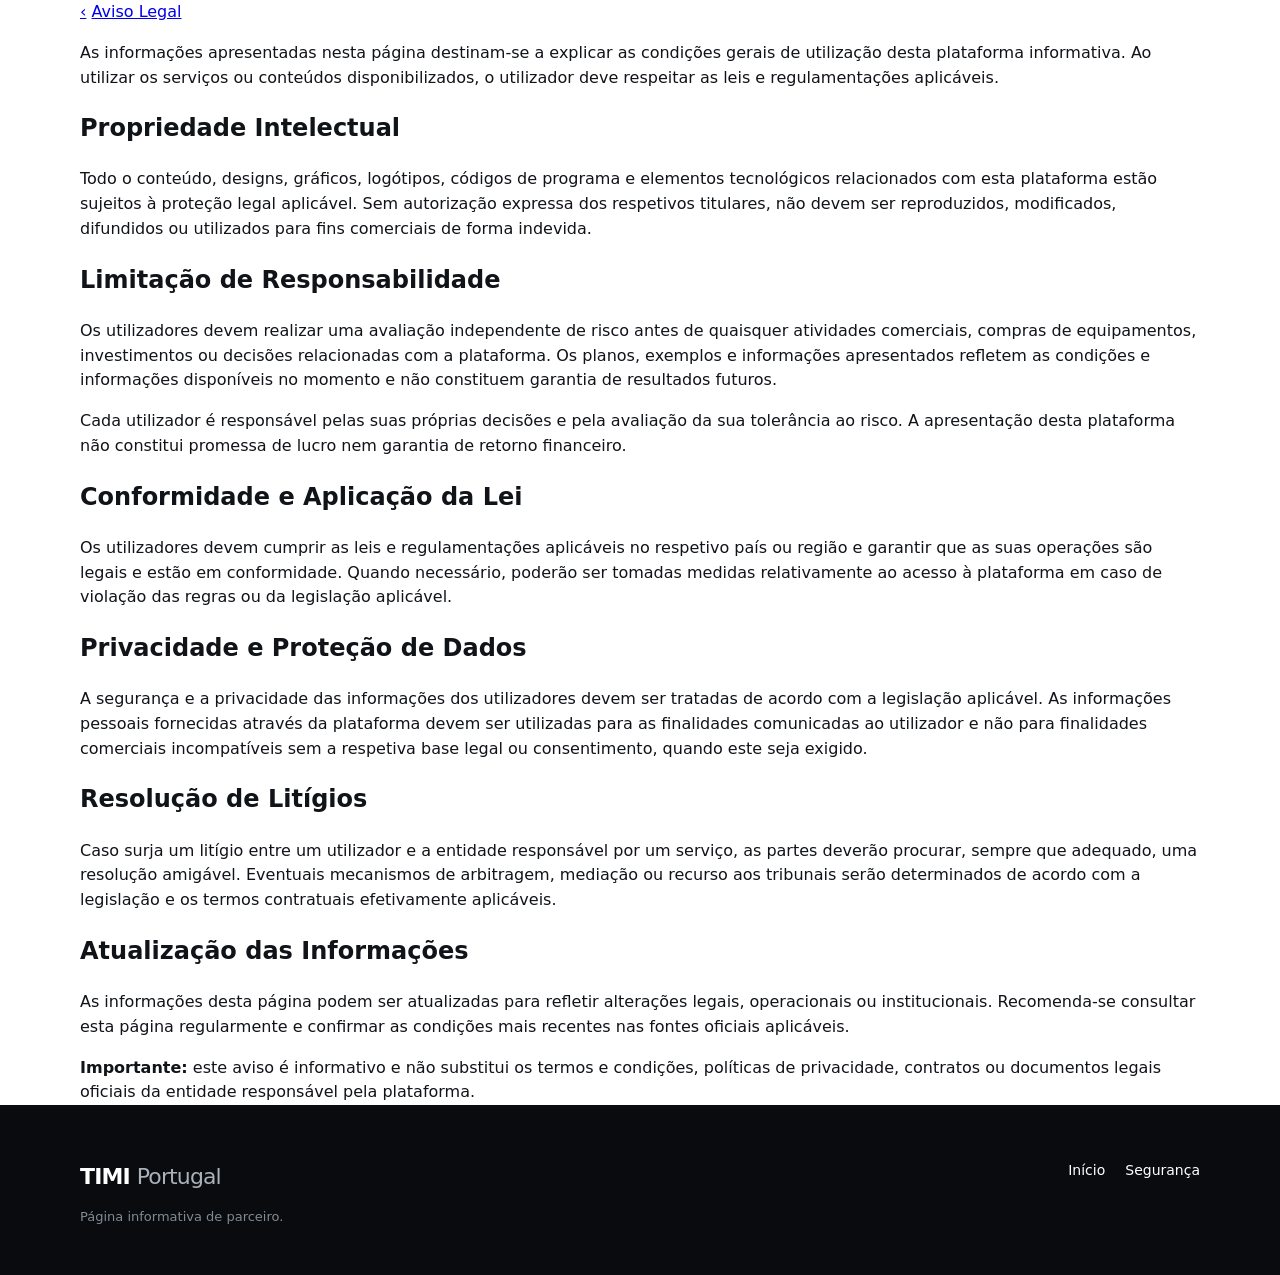
==== aviso-legal.html @ f994a72c "Cria página dedicada de Aviso Legal" ====
<!doctype html>
<html lang="pt-PT">
<head>
  <meta charset="utf-8">
  <meta name="viewport" content="width=device-width, initial-scale=1">
  <meta name="description" content="Aviso Legal — TIMI Portugal.">
  <meta name="theme-color" content="#0b0d10">
  <title>Aviso Legal | TIMI Portugal</title>
  <link rel="stylesheet" href="styles.css">
</head>
<body class="legal-page">
  <header class="legal-header">
    <div class="container legal-nav">
      <a class="back-link" href="index.html" aria-label="Voltar">‹</a>
      <a class="legal-title" href="index.html">Aviso Legal</a>
      <span class="legal-spacer" aria-hidden="true"></span>
    </div>
  </header>

  <main class="legal-main">
    <div class="container legal-container">
      <div class="legal-card">
        <p>As informações apresentadas nesta página destinam-se a explicar as condições gerais de utilização desta plataforma informativa. Ao utilizar os serviços ou conteúdos disponibilizados, o utilizador deve respeitar as leis e regulamentações aplicáveis.</p>

        <h2>Propriedade Intelectual</h2>
        <p>Todo o conteúdo, designs, gráficos, logótipos, códigos de programa e elementos tecnológicos relacionados com esta plataforma estão sujeitos à proteção legal aplicável. Sem autorização expressa dos respetivos titulares, não devem ser reproduzidos, modificados, difundidos ou utilizados para fins comerciais de forma indevida.</p>

        <h2>Limitação de Responsabilidade</h2>
        <p>Os utilizadores devem realizar uma avaliação independente de risco antes de quaisquer atividades comerciais, compras de equipamentos, investimentos ou decisões relacionadas com a plataforma. Os planos, exemplos e informações apresentados refletem as condições e informações disponíveis no momento e não constituem garantia de resultados futuros.</p>
        <p>Cada utilizador é responsável pelas suas próprias decisões e pela avaliação da sua tolerância ao risco. A apresentação desta plataforma não constitui promessa de lucro nem garantia de retorno financeiro.</p>

        <h2>Conformidade e Aplicação da Lei</h2>
        <p>Os utilizadores devem cumprir as leis e regulamentações aplicáveis no respetivo país ou região e garantir que as suas operações são legais e estão em conformidade. Quando necessário, poderão ser tomadas medidas relativamente ao acesso à plataforma em caso de violação das regras ou da legislação aplicável.</p>

        <h2>Privacidade e Proteção de Dados</h2>
        <p>A segurança e a privacidade das informações dos utilizadores devem ser tratadas de acordo com a legislação aplicável. As informações pessoais fornecidas através da plataforma devem ser utilizadas para as finalidades comunicadas ao utilizador e não para finalidades comerciais incompatíveis sem a respetiva base legal ou consentimento, quando este seja exigido.</p>

        <h2>Resolução de Litígios</h2>
        <p>Caso surja um litígio entre um utilizador e a entidade responsável por um serviço, as partes deverão procurar, sempre que adequado, uma resolução amigável. Eventuais mecanismos de arbitragem, mediação ou recurso aos tribunais serão determinados de acordo com a legislação e os termos contratuais efetivamente aplicáveis.</p>

        <h2>Atualização das Informações</h2>
        <p>As informações desta página podem ser atualizadas para refletir alterações legais, operacionais ou institucionais. Recomenda-se consultar esta página regularmente e confirmar as condições mais recentes nas fontes oficiais aplicáveis.</p>

        <div class="legal-note"><strong>Importante:</strong> este aviso é informativo e não substitui os termos e condições, políticas de privacidade, contratos ou documentos legais oficiais da entidade responsável pela plataforma.</div>
      </div>
    </div>
  </main>

  <footer class="footer legal-footer">
    <div class="container footer-inner">
      <div><div class="brand">TIMI<span>Portugal</span></div><p>Página informativa de parceiro.</p></div>
      <div class="footer-actions"><a href="index.html">Início</a><a href="guia-seguranca.html">Segurança</a></div>
    </div>
  </footer>
</body>
</html>
---- styles.css ----
:root{--bg:#0b0d10;--surface:#12161b;--surface2:#171c22;--text:#f5f7fa;--muted:#a9b1bb;--accent:#c7ff3d;--line:rgba(255,255,255,.1);--max:1120px}*{box-sizing:border-box}html{scroll-behavior:smooth}body{margin:0;background:#fff;color:#101318;font-family:Inter,ui-sans-serif,system-ui,-apple-system,BlinkMacSystemFont,"Segoe UI",sans-serif;line-height:1.55}.container{width:min(calc(100% - 40px),var(--max));margin:auto}.site-header{position:absolute;z-index:5;top:0;left:0;right:0;color:#fff}.nav{height:78px;display:flex;align-items:center;justify-content:space-between}.brand{font-weight:900;letter-spacing:-.04em;font-size:22px;color:inherit;text-decoration:none}.brand span{font-weight:500;color:var(--muted);margin-left:7px}.nav-link{color:#dce2e8;text-decoration:none;font-size:14px}.hero{background:var(--bg);color:#fff;min-height:720px;display:flex;align-items:center;padding:120px 0 80px;overflow:hidden}.hero-grid{display:grid;grid-template-columns:1.05fr .95fr;gap:70px;align-items:center}.eyebrow{color:var(--accent);font-size:12px;font-weight:800;letter-spacing:.16em;margin-bottom:20px}.hero h1{font-size:clamp(48px,6vw,78px);line-height:.98;letter-spacing:-.06em;margin:0 0 25px;max-width:700px}.hero h1 span{color:var(--accent)}.hero-text{font-size:19px;color:#b9c1ca;max-width:620px}.cta-row{display:flex;gap:12px;flex-wrap:wrap;margin:30px 0 15px}.btn{display:inline-flex;align-items:center;justify-content:center;min-height:52px;padding:0 22px;border-radius:999px;text-decoration:none;font-weight:800;font-size:15px;transition:.2s transform,.2s opacity}.btn:hover{transform:translateY(-2px)}.btn-primary{background:var(--accent);color:#10130a}.btn-secondary{border:1px solid rgba(255,255,255,.2);color:#fff;background:rgba(255,255,255,.04)}.microcopy{font-size:12px;color:#7f8994;max-width:620px}.hero-card{min-height:450px;border:1px solid var(--line);border-radius:34px;background:radial-gradient(circle at 50% 40%,#26302b 0,#151a1e 42%,#0e1115 72%);position:relative;overflow:hidden;display:flex;align-items:flex-end;padding:28px}.glow{position:absolute;width:260px;height:260px;border-radius:50%;background:var(--accent);opacity:.12;filter:blur(70px);top:60px;left:50%;transform:translateX(-50%)}.bike-art{position:absolute;inset:50px 35px 100px}.wheel{position:absolute;width:145px;height:145px;border:5px solid #cbd1d5;border-radius:50%;bottom:20px}.wheel-a{left:4%}.wheel-b{right:4%}.frame{position:absolute;width:220px;height:120px;left:25%;bottom:70px;border-left:5px solid var(--accent);border-bottom:5px solid var(--accent);transform:skewX(-18deg) rotate(-9deg);border-radius:8px}.seat{position:absolute;left:43%;bottom:205px;width:55px;height:8px;background:#e8ebed;border-radius:8px}.handle{position:absolute;right:20%;bottom:220px;width:55px;height:60px;border-top:5px solid #e8ebed;border-right:5px solid #e8ebed;border-radius:0 15px 0 0}.card-label{position:relative;z-index:2;display:flex;flex-direction:column}.card-label strong{font-size:18px}.card-label span{font-size:13px;color:#9da6b0}.section{padding:100px 0}.section-heading{display:flex;align-items:center;gap:14px;margin-bottom:35px}.section-heading span{font-size:12px;font-weight:900;color:#84909c;letter-spacing:.1em}.section-heading h2{margin:0;font-size:clamp(34px,4vw,52px);line-height:1;letter-spacing:-.05em}.steps{display:grid;grid-template-columns:repeat(3,1fr);gap:18px}.steps article{padding:30px;border:1px solid #e4e7ea;border-radius:22px}.steps b{font-size:12px;color:#707984}.steps h3{font-size:25px;margin:25px 0 8px}.steps p,.lead{color:#606a75;margin:0}.dark-section{background:var(--bg);color:#fff}.dark-section .lead{color:#aeb6bf;max-width:570px;font-size:18px}.split{display:grid;grid-template-columns:1fr 1fr;gap:70px}.feature-list{display:flex;flex-direction:column;gap:0}.feature-list div{padding:22px 0;border-bottom:1px solid var(--line);display:flex;flex-direction:column;gap:5px}.feature-list strong{font-size:18px}.feature-list span{color:#8f99a4;font-size:14px}.participation{display:grid;grid-template-columns:1fr 420px;gap:70px;align-items:center}.action-card{padding:28px;border-radius:24px;background:#f4f6f7;border:1px solid #e1e5e8;display:grid;gap:12px}.action-card .btn-secondary{border-color:#ccd2d8;color:#14181d;background:#fff}.full{width:100%}.faq-section{background:#f5f6f7}.narrow{max-width:850px}details{border-top:1px solid #d6dbe0;padding:20px 0}details:last-child{border-bottom:1px solid #d6dbe0}summary{cursor:pointer;font-weight:800;font-size:17px}details p{color:#606a75;margin:14px 0 0}.footer{background:#090b0e;color:#fff;padding:55px 0 35px}.footer-inner{display:flex;justify-content:space-between;gap:30px}.footer p{color:#818b96;font-size:13px}.footer-actions{display:flex;gap:20px}.footer-actions a{color:#fff;text-decoration:none;font-size:14px}.disclaimer{border-top:1px solid var(--line);margin-top:35px;padding-top:20px;color:#69737e;font-size:11px}@media(max-width:800px){.container{width:min(calc(100% - 28px),var(--max))}.nav-link{display:none}.hero{min-height:auto;padding:120px 0 60px}.hero-grid,.split,.participation{grid-template-columns:1fr;gap:40px}.hero-card{min-height:340px}.steps{grid-template-columns:1fr}.section{padding:70px 0}.hero h1{font-size:52px}.footer-inner{flex-direction:column}.bike-art{inset:35px 15px 80px}.wheel{width:110px;height:110px}.frame{width:165px;left:23%}.seat{left:42%;bottom:160px}.handle{bottom:175px}}
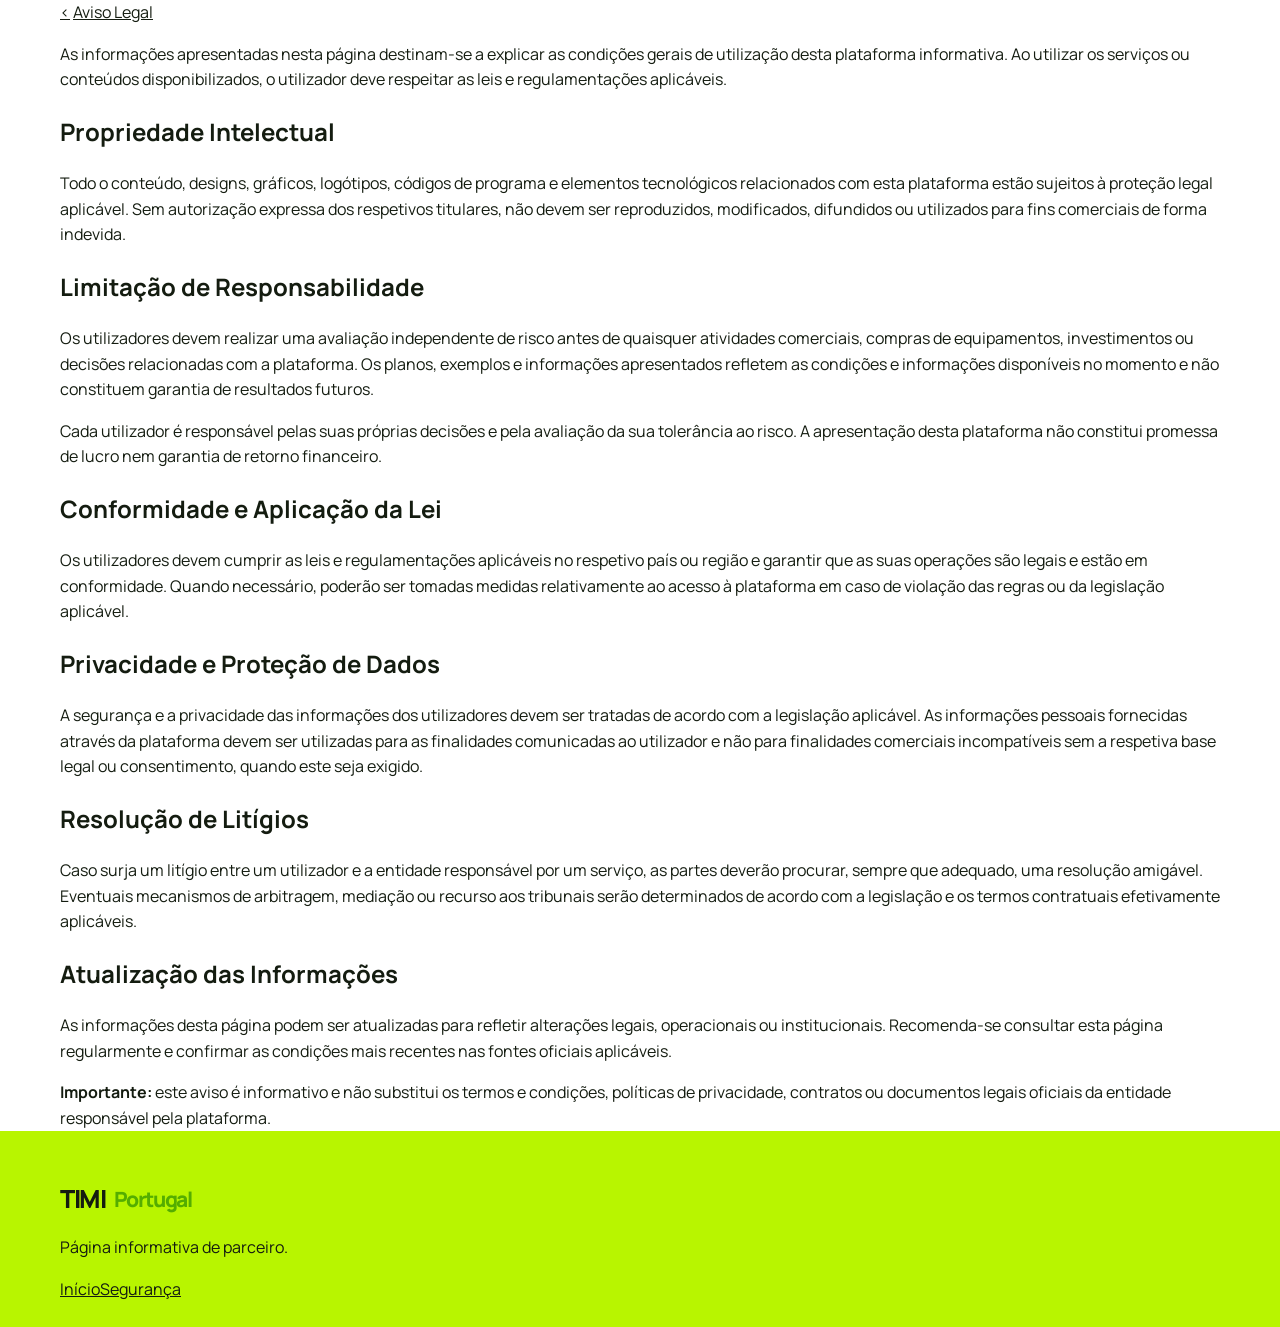
==== commit b1dc2fd2: "Add Meta Pixel to legal page" ====
--- a/aviso-legal.html
+++ b/aviso-legal.html
@@ -7,6 +7,14 @@
   <meta name="theme-color" content="#0b0d10">
   <title>Aviso Legal | TIMI Portugal</title>
   <link rel="stylesheet" href="styles.css">
+<!-- Meta Pixel Code -->
+<script>
+!function(f,b,e,v,n,t,s){if(f.fbq)return;n=f.fbq=function(){n.callMethod?n.callMethod.apply(n,arguments):n.queue.push(arguments)};if(!f._fbq)f._fbq=n;n.push=n;n.loaded=!0;n.version='2.0';n.queue=[];t=b.createElement(e);t.async=!0;t.src=v;s=b.getElementsByTagName(e)[0];s.parentNode.insertBefore(t,s)}(window,document,'script','https://connect.facebook.net/en_US/fbevents.js');
+fbq('init','1104615975298287');
+fbq('track','PageView');
+</script>
+<noscript><img height="1" width="1" style="display:none" src="https://www.facebook.com/tr?id=1104615975298287&ev=PageView&noscript=1"/></noscript>
+<!-- End Meta Pixel Code -->
 </head>
 <body class="legal-page">
   <header class="legal-header">
--- a/styles.css
+++ b/styles.css
@@ -1 +1,32 @@
-:root{--bg:#0b0d10;--surface:#12161b;--surface2:#171c22;--text:#f5f7fa;--muted:#a9b1bb;--accent:#c7ff3d;--line:rgba(255,255,255,.1);--max:1120px}*{box-sizing:border-box}html{scroll-behavior:smooth}body{margin:0;background:#fff;color:#101318;font-family:Inter,ui-sans-serif,system-ui,-apple-system,BlinkMacSystemFont,"Segoe UI",sans-serif;line-height:1.55}.container{width:min(calc(100% - 40px),var(--max));margin:auto}.site-header{position:absolute;z-index:5;top:0;left:0;right:0;color:#fff}.nav{height:78px;display:flex;align-items:center;justify-content:space-between}.brand{font-weight:900;letter-spacing:-.04em;font-size:22px;color:inherit;text-decoration:none}.brand span{font-weight:500;color:var(--muted);margin-left:7px}.nav-link{color:#dce2e8;text-decoration:none;font-size:14px}.hero{background:var(--bg);color:#fff;min-height:720px;display:flex;align-items:center;padding:120px 0 80px;overflow:hidden}.hero-grid{display:grid;grid-template-columns:1.05fr .95fr;gap:70px;align-items:center}.eyebrow{color:var(--accent);font-size:12px;font-weight:800;letter-spacing:.16em;margin-bottom:20px}.hero h1{font-size:clamp(48px,6vw,78px);line-height:.98;letter-spacing:-.06em;margin:0 0 25px;max-width:700px}.hero h1 span{color:var(--accent)}.hero-text{font-size:19px;color:#b9c1ca;max-width:620px}.cta-row{display:flex;gap:12px;flex-wrap:wrap;margin:30px 0 15px}.btn{display:inline-flex;align-items:center;justify-content:center;min-height:52px;padding:0 22px;border-radius:999px;text-decoration:none;font-weight:800;font-size:15px;transition:.2s transform,.2s opacity}.btn:hover{transform:translateY(-2px)}.btn-primary{background:var(--accent);color:#10130a}.btn-secondary{border:1px solid rgba(255,255,255,.2);color:#fff;background:rgba(255,255,255,.04)}.microcopy{font-size:12px;color:#7f8994;max-width:620px}.hero-card{min-height:450px;border:1px solid var(--line);border-radius:34px;background:radial-gradient(circle at 50% 40%,#26302b 0,#151a1e 42%,#0e1115 72%);position:relative;overflow:hidden;display:flex;align-items:flex-end;padding:28px}.glow{position:absolute;width:260px;height:260px;border-radius:50%;background:var(--accent);opacity:.12;filter:blur(70px);top:60px;left:50%;transform:translateX(-50%)}.bike-art{position:absolute;inset:50px 35px 100px}.wheel{position:absolute;width:145px;height:145px;border:5px solid #cbd1d5;border-radius:50%;bottom:20px}.wheel-a{left:4%}.wheel-b{right:4%}.frame{position:absolute;width:220px;height:120px;left:25%;bottom:70px;border-left:5px solid var(--accent);border-bottom:5px solid var(--accent);transform:skewX(-18deg) rotate(-9deg);border-radius:8px}.seat{position:absolute;left:43%;bottom:205px;width:55px;height:8px;background:#e8ebed;border-radius:8px}.handle{position:absolute;right:20%;bottom:220px;width:55px;height:60px;border-top:5px solid #e8ebed;border-right:5px solid #e8ebed;border-radius:0 15px 0 0}.card-label{position:relative;z-index:2;display:flex;flex-direction:column}.card-label strong{font-size:18px}.card-label span{font-size:13px;color:#9da6b0}.section{padding:100px 0}.section-heading{display:flex;align-items:center;gap:14px;margin-bottom:35px}.section-heading span{font-size:12px;font-weight:900;color:#84909c;letter-spacing:.1em}.section-heading h2{margin:0;font-size:clamp(34px,4vw,52px);line-height:1;letter-spacing:-.05em}.steps{display:grid;grid-template-columns:repeat(3,1fr);gap:18px}.steps article{padding:30px;border:1px solid #e4e7ea;border-radius:22px}.steps b{font-size:12px;color:#707984}.steps h3{font-size:25px;margin:25px 0 8px}.steps p,.lead{color:#606a75;margin:0}.dark-section{background:var(--bg);color:#fff}.dark-section .lead{color:#aeb6bf;max-width:570px;font-size:18px}.split{display:grid;grid-template-columns:1fr 1fr;gap:70px}.feature-list{display:flex;flex-direction:column;gap:0}.feature-list div{padding:22px 0;border-bottom:1px solid var(--line);display:flex;flex-direction:column;gap:5px}.feature-list strong{font-size:18px}.feature-list span{color:#8f99a4;font-size:14px}.participation{display:grid;grid-template-columns:1fr 420px;gap:70px;align-items:center}.action-card{padding:28px;border-radius:24px;background:#f4f6f7;border:1px solid #e1e5e8;display:grid;gap:12px}.action-card .btn-secondary{border-color:#ccd2d8;color:#14181d;background:#fff}.full{width:100%}.faq-section{background:#f5f6f7}.narrow{max-width:850px}details{border-top:1px solid #d6dbe0;padding:20px 0}details:last-child{border-bottom:1px solid #d6dbe0}summary{cursor:pointer;font-weight:800;font-size:17px}details p{color:#606a75;margin:14px 0 0}.footer{background:#090b0e;color:#fff;padding:55px 0 35px}.footer-inner{display:flex;justify-content:space-between;gap:30px}.footer p{color:#818b96;font-size:13px}.footer-actions{display:flex;gap:20px}.footer-actions a{color:#fff;text-decoration:none;font-size:14px}.disclaimer{border-top:1px solid var(--line);margin-top:35px;padding-top:20px;color:#69737e;font-size:11px}@media(max-width:800px){.container{width:min(calc(100% - 28px),var(--max))}.nav-link{display:none}.hero{min-height:auto;padding:120px 0 60px}.hero-grid,.split,.participation{grid-template-columns:1fr;gap:40px}.hero-card{min-height:340px}.steps{grid-template-columns:1fr}.section{padding:70px 0}.hero h1{font-size:52px}.footer-inner{flex-direction:column}.bike-art{inset:35px 15px 80px}.wheel{width:110px;height:110px}.frame{width:165px;left:23%}.seat{left:42%;bottom:160px}.handle{bottom:175px}}
+@import url('https://fonts.googleapis.com/css2?family=Manrope:wght@400;500;600;700;800&display=swap');
+:root{--lime:#b8f500;--green:#54ad00;--ink:#141c10;--muted:#64705d;--soft:#f5f8f0;--line:#dfe7d8;--white:#fff;--radius:24px;--shadow:0 20px 60px rgba(30,55,12,.11)}
+*{box-sizing:border-box}html{scroll-behavior:smooth}body{margin:0;color:var(--ink);background:#fff;font-family:Manrope,system-ui,sans-serif;font-size:16px;line-height:1.6}body.menu-open{overflow:hidden}a{color:inherit}img{display:block;max-width:100%}.container{width:min(calc(100% - 40px),1160px);margin:auto}
+.site-header{position:sticky;top:0;z-index:100;background:rgba(255,255,255,.93);border-bottom:1px solid rgba(20,28,16,.07);backdrop-filter:blur(18px)}.nav{height:76px;display:flex;align-items:center;justify-content:space-between}.brand{display:inline-flex;align-items:center;gap:8px;text-decoration:none;font-size:25px;font-weight:800;letter-spacing:-.055em}.brand span{color:var(--green);font-size:21px}.nav-links{display:flex;align-items:center;gap:27px}.nav-links a{text-decoration:none;font-size:13px;font-weight:700;color:#576052;cursor:pointer}.nav-links a:hover,.nav-links a.active{color:var(--green)}.nav-links .nav-cta{padding:11px 19px;border-radius:999px;background:var(--lime);color:var(--ink)}.menu-toggle{display:none;border:0;background:transparent;padding:8px}.menu-toggle i{display:block;width:24px;height:2px;background:var(--ink);margin:5px}
+.hero{padding:72px 0 58px;background:radial-gradient(circle at 15% 15%,rgba(184,245,0,.22),transparent 30%),linear-gradient(135deg,#f8ffea 0%,#fff 55%,#efffd8 100%);overflow:hidden}.hero-grid{display:grid;grid-template-columns:.92fr 1.08fr;gap:55px;align-items:center}.hero-copy h1{font-size:clamp(46px,5.9vw,76px);line-height:.98;letter-spacing:-.065em;margin:20px 0 22px;max-width:700px}.hero-copy>p{font-size:18px;color:var(--muted);max-width:590px}.kicker{display:inline-flex;font-size:11px;font-weight:800;letter-spacing:.14em;color:#1c2b0e}.kicker:before{content:'';width:23px;height:2px;background:var(--green);margin:auto 9px auto 0}.hero .kicker,.plans-home .kicker,.final-cta .kicker{color:var(--lime)}.hero .kicker:before,.plans-home .kicker:before,.final-cta .kicker:before{background:var(--lime)}.hero-copy .kicker{color:#2d7800}.hero-copy .kicker:before{background:#2d7800}.actions{display:flex;align-items:center;gap:12px;flex-wrap:wrap;margin-top:28px}.btn{min-height:52px;display:inline-flex;align-items:center;justify-content:center;padding:0 23px;border-radius:999px;text-decoration:none;font-size:14px;font-weight:800;transition:.2s transform,.2s box-shadow;cursor:pointer}.btn:hover{transform:translateY(-2px)}.btn-primary{background:var(--lime);color:var(--ink);box-shadow:0 9px 24px rgba(95,135,0,.2)}.btn-ghost{background:white;border:1px solid var(--line)}.btn-dark{background:var(--ink);color:white}.btn-outline{border:1px solid rgba(255,255,255,.35);color:white}.hero-points{display:flex;gap:19px;flex-wrap:wrap;margin-top:25px;color:#63705a;font-size:11px;font-weight:700}.hero-points span:before{content:'✓';color:var(--green);margin-right:6px}.hero-visual{position:relative;border:8px solid white;border-radius:32px;overflow:hidden;box-shadow:var(--shadow);min-height:430px}.hero-visual img{width:100%;height:430px;object-fit:cover;object-position:center}.visual-badge{position:absolute;left:20px;right:20px;bottom:20px;padding:15px 18px;border-radius:17px;background:rgba(20,28,16,.88);color:white;backdrop-filter:blur(12px)}.visual-badge b,.visual-badge span{display:block}.visual-badge b{font-size:15px}.visual-badge span{font-size:11px;color:#cbd3c6;margin-top:2px}
+.trust-strip{background:var(--ink);color:white}.trust-grid{display:grid;grid-template-columns:repeat(4,1fr)}.trust-grid div{padding:23px 25px;border-right:1px solid rgba(255,255,255,.1)}.trust-grid div:last-child{border:0}.trust-grid b,.trust-grid span{display:block}.trust-grid b{font-size:22px;color:var(--lime);letter-spacing:-.04em}.trust-grid span{font-size:10px;color:#b7c0b2;text-transform:uppercase;letter-spacing:.08em}
+.section{padding:96px 0}.split{display:grid;grid-template-columns:1fr .8fr;gap:85px;align-items:end}.split h2,.section-title h2,.story h2,.page-hero h1{font-size:clamp(37px,4.7vw,58px);line-height:1.02;letter-spacing:-.055em;margin:15px 0 0}.section-lead,.section-title>p,.story p{color:var(--muted);font-size:17px}.cards{display:grid;gap:16px}.steps{grid-template-columns:repeat(3,1fr);margin-top:44px}.steps article{position:relative;padding:27px;background:var(--soft);border:1px solid var(--line);border-radius:var(--radius)}.steps article>span{position:absolute;right:23px;top:20px;font-weight:800;color:#9aa591;font-size:11px}.icon{width:46px;height:46px;display:grid;place-items:center;background:var(--lime);border-radius:14px;font-size:23px;font-weight:800}.steps h3{font-size:21px;margin:27px 0 6px}.steps p{margin:0;color:var(--muted);font-size:13px}.center-link{text-align:center;margin-top:31px}.center-link a,.text-link{color:#397e00;text-decoration:none;font-size:13px;font-weight:800}.center-link.light a{color:var(--lime)}
+.plans-home{background:var(--ink);color:white}.section-title{text-align:center;max-width:760px}.section-title .kicker{justify-content:center}.section-title p{color:#acb6a7}.plan-grid{display:grid;grid-template-columns:repeat(3,1fr);gap:16px;margin-top:42px;align-items:stretch}.plan{padding:29px;background:#222d1d;border:1px solid rgba(255,255,255,.09);border-radius:var(--radius);position:relative;display:flex;flex-direction:column}.plan.featured{background:#f7ffe7;color:var(--ink);transform:translateY(-10px);border-color:var(--lime)}.plan-name{font-size:30px;font-weight:800;letter-spacing:-.05em}.plan>p{font-size:12px;color:#9daa95;margin:0 0 28px}.plan.featured>p{color:#65715d}.plan>strong{font-size:42px;letter-spacing:-.055em;line-height:1}.plan>strong small{font-size:12px;letter-spacing:0}.plan>div{border-top:1px solid rgba(255,255,255,.11);margin:25px 0;padding:17px 0;display:flex;justify-content:space-between;align-items:center}.plan.featured>div{border-color:#d6e3c9}.plan>div b{font-size:17px;color:var(--lime)}.plan.featured>div b{color:#3a8500}.plan>div span{font-size:10px;color:#9daa95}.popular{position:absolute;right:20px;top:20px;padding:6px 9px;border-radius:999px;background:var(--lime);font-size:8px;font-weight:800;color:var(--ink)}
+.story{background:#f6f9f2}.story-grid{display:grid;grid-template-columns:.7fr 1fr;gap:80px;align-items:center}.video-card{width:min(100%,340px);aspect-ratio:9/16;border-radius:28px;overflow:hidden;background:var(--ink);box-shadow:var(--shadow);margin:auto}.video-card iframe{width:100%;height:100%;border:0}.story .actions{align-items:center}.final-cta{padding:92px 0;text-align:center;background:radial-gradient(circle at 50% 0,rgba(184,245,0,.21),transparent 35%),#141c10;color:white}.final-cta h2{font-size:clamp(39px,5vw,62px);line-height:1;letter-spacing:-.06em;margin:18px 0 13px}.final-cta p{color:#aeb8aa}.centered{justify-content:center}
+footer{background:var(--lime);padding:48px 0 24px}.footer-grid{display:grid;grid-template-columns:1.7fr 1fr 1fr 1fr;gap:45px}.footer-grid>div{display:flex;flex-direction:column;align-items:flex-start;gap:7px}.footer-grid p{font-size:12px;color:#4f5e22;max-width:230px}.footer-grid b{font-size:11px;text-transform:uppercase;letter-spacing:.1em;margin-bottom:6px}.footer-grid a:not(.brand){font-size:12px;text-decoration:none;font-weight:700;cursor:pointer}.footer-button{padding:10px 15px;background:var(--ink);color:white;border-radius:999px}.footer-bottom{display:flex;justify-content:space-between;border-top:1px solid rgba(20,28,16,.18);padding-top:18px;margin-top:35px;font-size:9px;color:#576326}
+.page-hero{padding:78px 0 65px;background:linear-gradient(135deg,#efffd3,#fff)}.page-hero .container{max-width:900px;text-align:center}.page-hero p{font-size:18px;color:var(--muted);max-width:700px;margin:18px auto 0}.page-content{padding:75px 0}.content-narrow{max-width:900px}.content-grid{display:grid;grid-template-columns:repeat(2,1fr);gap:18px}.info-card{padding:27px;border:1px solid var(--line);border-radius:22px;background:var(--soft)}.info-card h3{margin:6px 0;font-size:20px}.info-card p{margin:0;color:var(--muted);font-size:13px}.number{font-size:11px;color:var(--green);font-weight:800}.schedule{margin-top:28px;padding:25px;border-radius:22px;background:var(--ink);color:white;display:grid;grid-template-columns:1fr 1fr;gap:15px}.schedule div{padding:15px;background:#24301e;border-radius:14px}.schedule b,.schedule span{display:block}.schedule b{color:var(--lime);font-size:19px}.schedule span{font-size:11px;color:#aeb8aa}.detail-plans{background:#f5f8f0}.detail-table{width:100%;border-collapse:collapse;background:white;border-radius:20px;overflow:hidden;box-shadow:0 8px 30px rgba(20,40,10,.06)}.detail-table th,.detail-table td{text-align:left;padding:18px;border-bottom:1px solid var(--line)}.detail-table th{font-size:10px;text-transform:uppercase;letter-spacing:.09em;color:#75806e}.detail-table td{font-size:14px}.detail-table td b{font-size:18px}.detail-table tr:last-child td{border:0}.feature-list{display:grid;grid-template-columns:repeat(3,1fr);gap:14px;margin-top:35px}.feature-list div{padding:22px;border-radius:18px;background:white;border:1px solid var(--line)}.feature-list b,.feature-list span{display:block}.feature-list span{font-size:12px;color:var(--muted);margin-top:5px}.gallery-grid{display:grid;grid-template-columns:repeat(2,1fr);gap:17px;margin-top:35px}.gallery-grid img{width:100%;aspect-ratio:1.9/1;object-fit:cover;border-radius:22px}.faq-list details{border-bottom:1px solid var(--line);padding:22px 0}.faq-list summary{cursor:pointer;font-size:17px;font-weight:800;list-style:none}.faq-list summary:after{content:'+';float:right;color:var(--green);font-size:23px}.faq-list details[open] summary:after{content:'−'}.faq-list p{color:var(--muted);font-size:14px;max-width:760px}.reveal{opacity:0;transform:translateY(14px);transition:.65s ease}.reveal.visible{opacity:1;transform:none}
+@media(max-width:850px){.container{width:min(calc(100% - 28px),1160px)}.nav{height:66px}.menu-toggle{display:block;z-index:3}.nav-links{position:fixed;inset:66px 0 auto 0;background:white;display:flex;flex-direction:column;align-items:stretch;gap:0;padding:13px 18px 24px;box-shadow:0 18px 35px rgba(25,40,15,.14);transform:translateY(-130%);opacity:0;pointer-events:none;transition:.25s}.nav-links.open{transform:none;opacity:1;pointer-events:auto}.nav-links a{padding:13px;border-bottom:1px solid var(--line);font-size:14px}.nav-links .nav-cta{text-align:center;margin-top:10px}.hero{padding:43px 0 38px}.hero-grid,.split,.story-grid{grid-template-columns:1fr;gap:35px}.hero-copy h1{font-size:clamp(42px,12vw,57px)}.hero-copy>p{font-size:16px}.hero-visual{min-height:280px;border-width:5px}.hero-visual img{height:310px}.visual-badge{left:12px;right:12px;bottom:12px}.actions .btn{width:100%}.hero-points{display:grid;gap:7px}.trust-grid{grid-template-columns:1fr 1fr}.trust-grid div:nth-child(2){border-right:0}.trust-grid div:nth-child(-n+2){border-bottom:1px solid rgba(255,255,255,.1)}.section{padding:67px 0}.split{align-items:start}.split h2,.section-title h2,.story h2,.page-hero h1{font-size:38px}.steps,.plan-grid,.content-grid,.feature-list,.gallery-grid{grid-template-columns:1fr}.plan.featured{transform:none}.story-grid .video-card{order:2}.footer-grid{grid-template-columns:1fr 1fr}.footer-grid>div:first-child{grid-column:1/-1}.footer-bottom{gap:20px;flex-direction:column}.page-hero{padding:55px 0 45px}.page-hero p{font-size:16px}.page-content{padding:55px 0}.schedule{grid-template-columns:1fr}.detail-table{display:block;overflow-x:auto;white-space:nowrap}.detail-table th,.detail-table td{padding:14px}.gallery-grid img{aspect-ratio:1.5/1}}
+@media(max-width:430px){.footer-grid{grid-template-columns:1fr}.footer-grid>div:first-child{grid-column:auto}.trust-grid b{font-size:18px}.trust-grid div{padding:19px 14px}.plan>strong{font-size:37px}}
+@media(prefers-reduced-motion:reduce){*{scroll-behavior:auto!important}.reveal{opacity:1;transform:none;transition:none}}
+.community-gallery{grid-template-columns:repeat(3,1fr)}.community-gallery img{aspect-ratio:1.45/1}.community-videos{background:#f5f8f0}.community-videos .section-title>p{color:var(--muted)}.video-social-feature{display:grid;grid-template-columns:1.25fr .75fr;gap:32px;align-items:center;margin-top:42px;padding:24px;background:white;border:2px solid var(--lime);border-radius:26px;box-shadow:var(--shadow)}.video-social-feature h3,.video-social-copy h3{letter-spacing:-.035em;line-height:1.12}.video-social-feature h3{font-size:30px;margin:8px 0 12px}.video-social-feature p,.video-social-copy p{color:var(--muted);font-size:13px;margin:0}.video-social-player{position:relative;width:100%;aspect-ratio:16/9;overflow:hidden;border-radius:18px;background:var(--ink)}.video-social-player iframe{position:absolute;inset:0;width:100%;height:100%;border:0}.video-social-grid{display:grid;grid-template-columns:repeat(3,1fr);gap:16px;margin-top:18px}.video-social-grid article{overflow:hidden;background:white;border:1px solid var(--line);border-radius:22px}.video-social-grid .video-social-player{border-radius:0}.video-social-copy{padding:20px}.video-social-copy h3{font-size:19px;margin:7px 0 9px}
+@media(max-width:850px){.community-gallery,.video-social-feature,.video-social-grid{grid-template-columns:1fr}.community-gallery img{aspect-ratio:1.5/1}.video-social-feature{gap:20px;padding:14px}.video-social-feature h3{font-size:25px}.video-social-grid{gap:14px}}
+.hero-visual{min-height:0;background:#fff}.hero-visual img{height:auto;aspect-ratio:1931/814;object-fit:contain;object-position:center}.visual-badge{display:none}
+@media(max-width:850px){.hero-visual{min-height:0;border-width:5px;border-radius:25px}.hero-visual img{height:auto;aspect-ratio:1931/814;object-fit:contain}}
+.community-gallery .community-image-full{aspect-ratio:2.05/1;object-fit:contain;object-position:center;background:#fff}
+@media(max-width:850px){.community-gallery .community-image-full{aspect-ratio:2.05/1;object-fit:contain}}
+
+/* Projeto TIMI — mobilidade e bicicletas */
+.project-video{background:#f5f8f0}.project-video-card{max-width:960px;margin:38px auto 0;padding:16px;background:#fff;border:2px solid var(--lime);border-radius:26px;box-shadow:var(--shadow)}.project-video-card .video-social-player{border-radius:16px}.project-copy{max-width:800px;margin:24px auto 0;text-align:center}.project-copy p{color:var(--muted);font-size:16px}.project-pillars{background:var(--ink);color:#fff}.project-pillars .section-title>p{color:#acb6a7}.project-pillars-grid{display:grid;grid-template-columns:repeat(3,1fr);gap:16px;margin-top:40px}.project-pillars-grid article{padding:28px;background:#222d1d;border:1px solid rgba(255,255,255,.09);border-radius:22px}.project-pillars-grid .icon{margin-bottom:22px;color:var(--ink)}.project-pillars-grid h3{margin:0 0 9px;font-size:21px}.project-pillars-grid p{margin:0;color:#acb6a7;font-size:13px}.project-flow{grid-template-columns:repeat(4,1fr)}
+@media(max-width:850px){.project-video-card{padding:9px;border-radius:20px}.project-copy{text-align:left}.project-pillars-grid,.project-flow{grid-template-columns:1fr}.project-pillars-grid{gap:14px}}
+
+/* Fluxo de entrada e levantamento */
+.money-flow{background:#fff}.money-flow .section-title>p{color:var(--muted)}.money-flow-video{display:grid;grid-template-columns:.72fr 1.28fr;gap:30px;align-items:center;margin-top:42px;padding:24px;background:var(--ink);color:#fff;border:2px solid var(--lime);border-radius:28px;box-shadow:var(--shadow)}.money-flow-video-copy{padding:12px}.money-flow-video-copy .number{color:var(--lime)}.money-flow-video-copy h3{margin:9px 0 12px;font-size:28px;line-height:1.12;letter-spacing:-.04em}.money-flow-video-copy p{margin:0;color:#acb6a7;font-size:14px;line-height:1.65}.money-flow-player{position:relative;overflow:hidden;width:100%;aspect-ratio:16/9;border-radius:18px;background:#050704}.money-flow-player iframe{position:absolute;inset:0;width:100%;height:100%;border:0}.money-flow-list{display:grid;gap:28px;margin-top:28px}.money-flow-list figure{margin:0;padding:26px;background:var(--soft);border:1px solid var(--line);border-radius:26px}.money-flow-list figcaption{display:grid;grid-template-columns:1fr auto;column-gap:32px;align-items:end;margin-bottom:20px}.money-flow-list figcaption .number{grid-column:1/-1}.money-flow-list h3{font-size:26px;letter-spacing:-.035em;margin:7px 0 0}.money-flow-list figcaption p{max-width:580px;margin:0;color:var(--muted);font-size:13px}.money-flow-list figure>a{display:block;overflow:hidden;border-radius:18px;background:#fff;box-shadow:0 8px 25px rgba(20,40,10,.08)}.money-flow-list img{display:block;width:100%;height:auto}.money-flow-list small{display:block;margin-top:10px;color:#75806e;font-size:11px;text-align:center}.flow-help{display:flex;align-items:center;justify-content:space-between;gap:24px;margin-top:24px;padding:24px 28px;border-radius:22px;background:var(--ink);color:#fff}.flow-help b,.flow-help span{display:block}.flow-help b{font-size:18px}.flow-help span{margin-top:4px;color:#acb6a7;font-size:12px}
+@media(max-width:850px){.money-flow-video{grid-template-columns:1fr;gap:18px;margin-top:30px;padding:14px;border-radius:22px}.money-flow-video-copy{padding:7px}.money-flow-video-copy h3{font-size:24px}.money-flow-video-copy p{font-size:13px}.money-flow-player{border-radius:14px}.money-flow-list{margin-top:22px}.money-flow-list figure{padding:14px;border-radius:20px}.money-flow-list figcaption{display:block;margin-bottom:15px}.money-flow-list h3{font-size:22px}.money-flow-list figcaption p{margin-top:8px}.money-flow-list figure>a{border-radius:12px}.flow-help{align-items:stretch;flex-direction:column;padding:21px}.flow-help .btn{width:100%}}
+
+/* Topo visual — Como funciona */
+.how-hero{position:relative;overflow:hidden;padding:70px 0;background:radial-gradient(circle at 80% 15%,rgba(184,245,0,.22),transparent 32%),linear-gradient(135deg,#121a0f,#21301a);color:#fff}.how-hero:before{content:'';position:absolute;width:430px;height:430px;border:1px solid rgba(184,245,0,.12);border-radius:50%;right:-150px;bottom:-260px}.how-hero-grid{position:relative;display:grid;grid-template-columns:1fr .58fr;gap:80px;align-items:center}.how-hero-copy h1{max-width:720px;margin:17px 0 18px;font-size:clamp(48px,6vw,76px);line-height:.96;letter-spacing:-.065em}.how-hero-copy>p{max-width:590px;margin:0;color:#c5cec0;font-size:18px;line-height:1.65}.how-hero-copy .actions{margin-top:29px}.how-hero-points{display:flex;flex-wrap:wrap;gap:10px 22px;margin-top:30px;color:#c5cec0;font-size:12px;font-weight:700}.how-hero-points span::first-letter{color:var(--lime)}.how-hero-video{display:flex;flex-direction:column;align-items:center}.how-hero-video .video-card{width:min(100%,300px);border:5px solid rgba(255,255,255,.96);border-radius:30px;box-shadow:0 30px 70px rgba(0,0,0,.38)}.video-label{margin-bottom:12px;color:var(--lime);font-size:10px;font-weight:800;letter-spacing:.16em}.how-steps-title{margin-bottom:34px}.how-steps-title h2{font-size:clamp(34px,4vw,48px)}
+@media(max-width:850px){.how-hero{padding:43px 0 52px}.how-hero-grid{grid-template-columns:1fr;gap:34px}.how-hero-copy{text-align:center}.how-hero-copy h1{font-size:46px}.how-hero-copy>p{font-size:16px}.how-hero-copy .actions{justify-content:center}.how-hero-points{justify-content:center;gap:8px 15px}.how-hero-video{grid-row:2}.how-hero-video .video-card{width:min(88vw,320px)}.video-label{margin-bottom:10px}.how-steps-title{text-align:left}.how-steps-title .kicker{justify-content:flex-start}}
